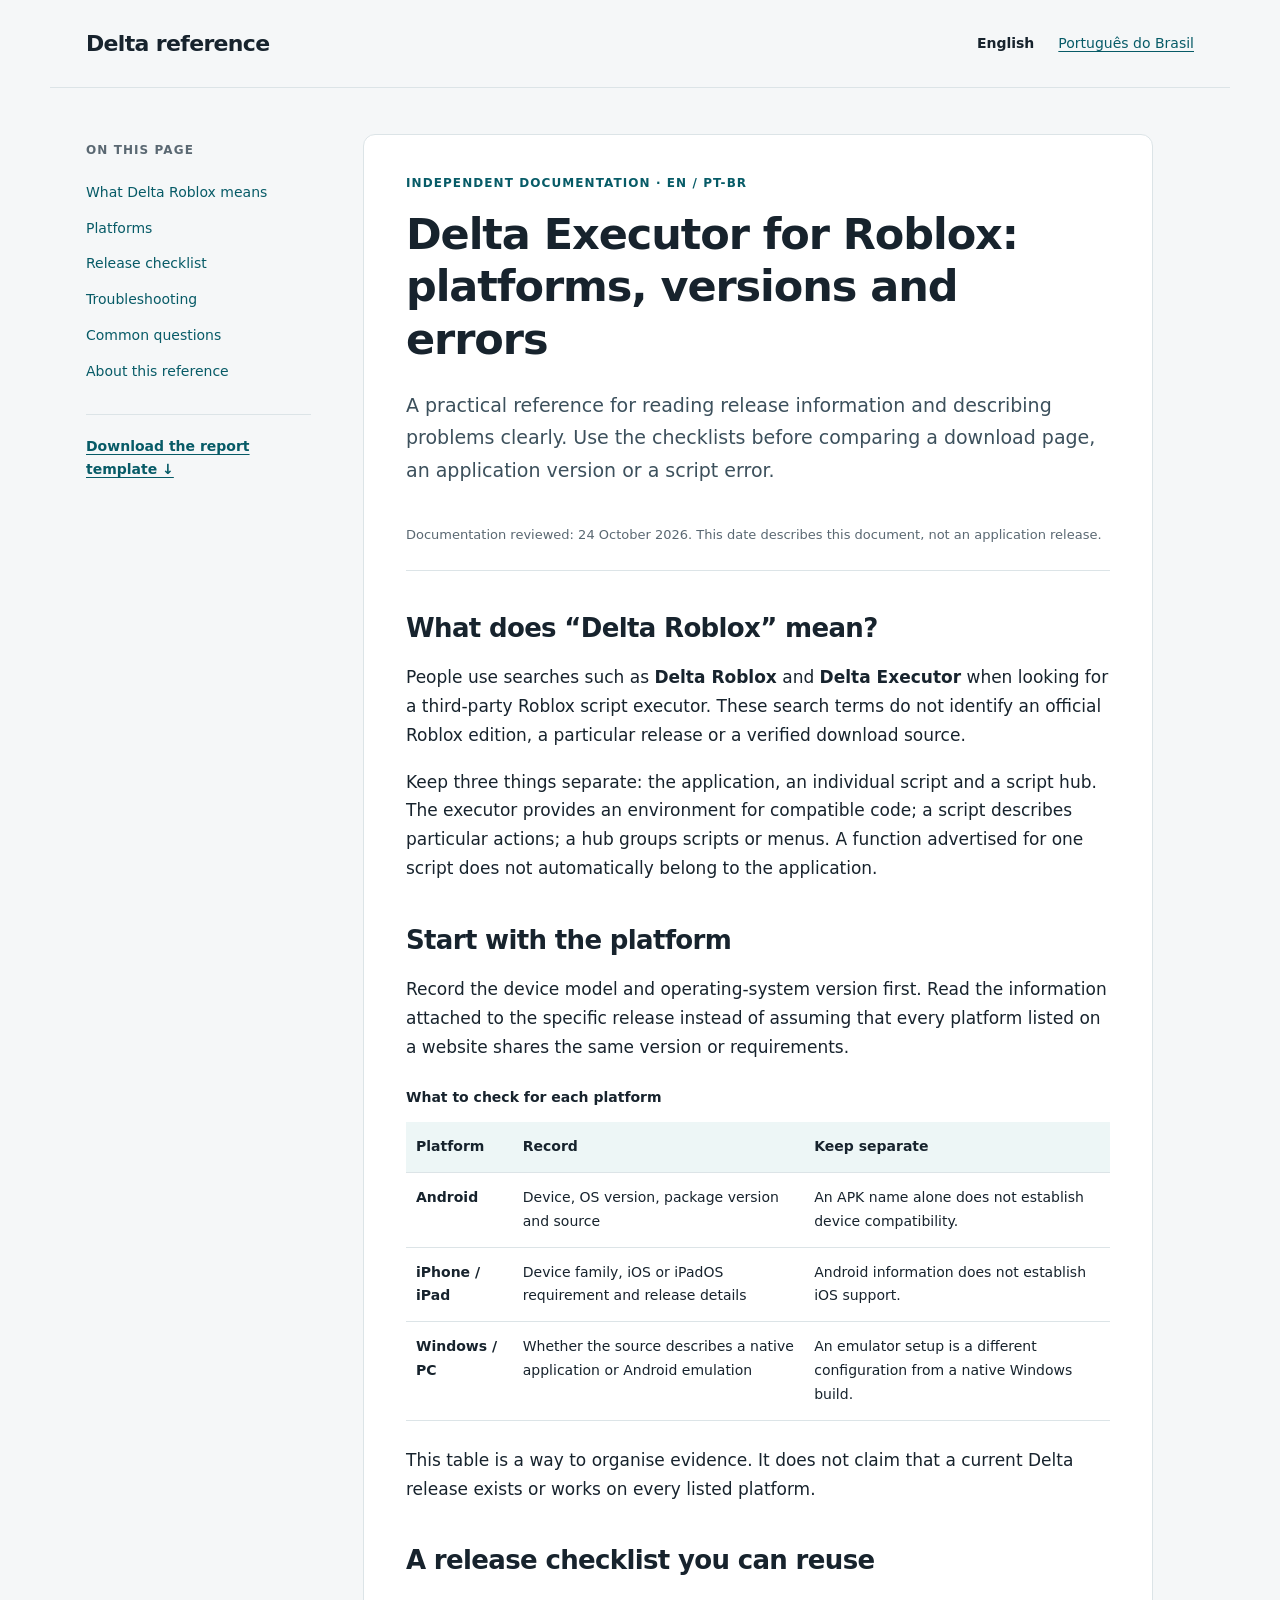
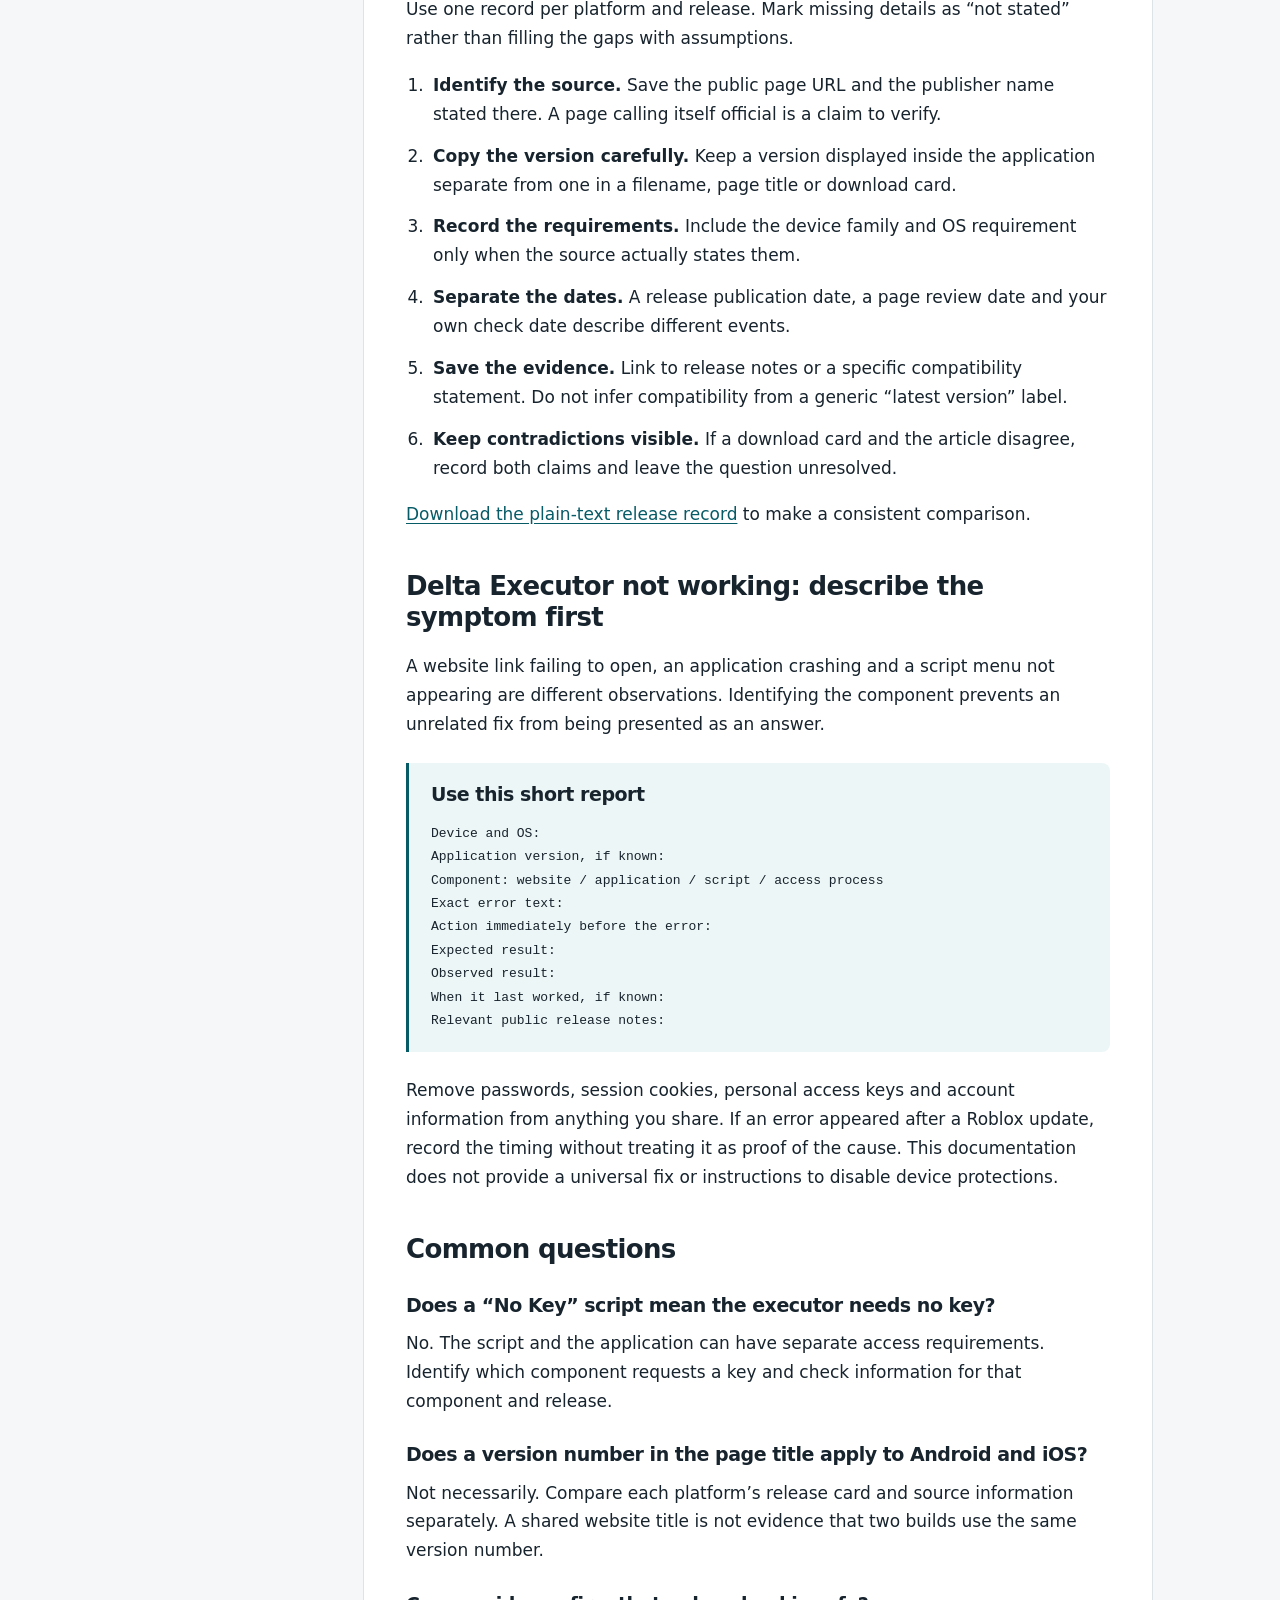
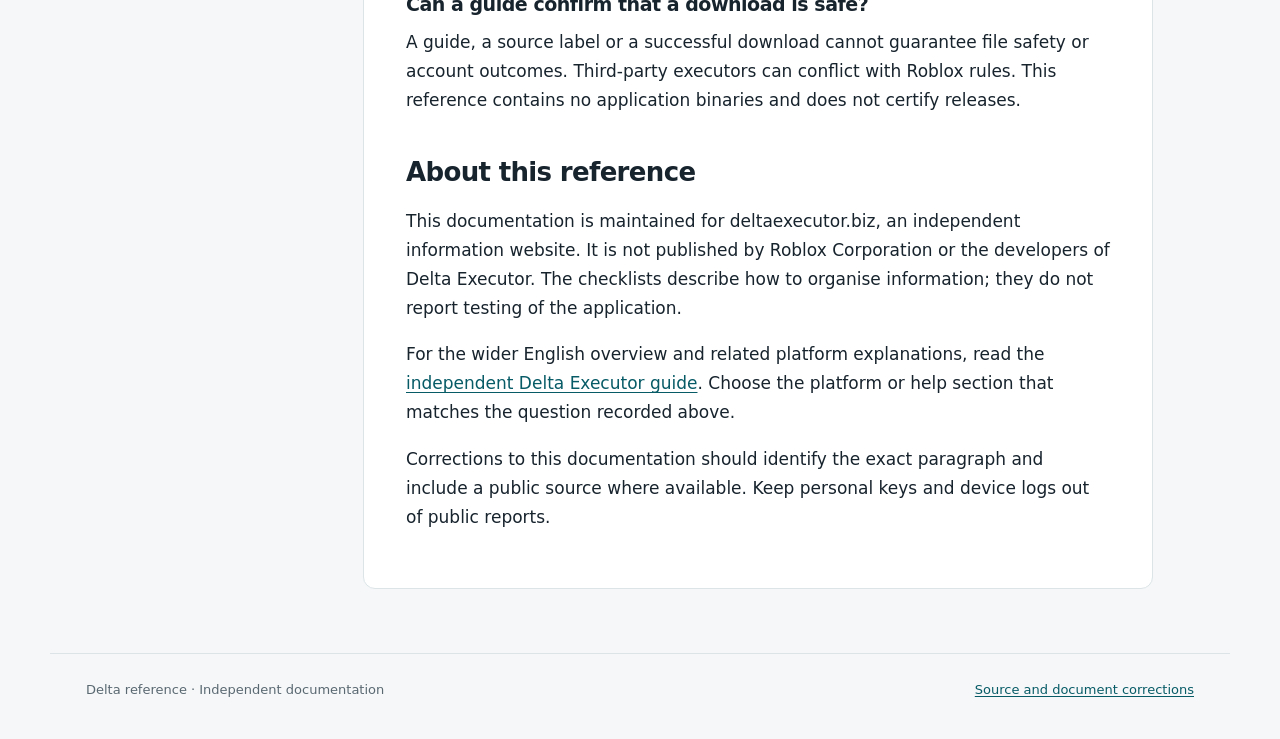
==== index.html @ 523c4455 "Add independent EN and PT-BR Delta reference and templates" ====
<!doctype html>
<html lang="en">
<head>
  <meta charset="utf-8">
  <meta name="viewport" content="width=device-width, initial-scale=1">
  <title>Delta Executor for Roblox: Platforms, Versions &amp; Errors</title>
  <meta name="description" content="An independent Delta Executor reference for Roblox: compare platform and release information, separate script errors, and use a clear troubleshooting report template.">
  <meta name="robots" content="index,follow">
  <link rel="canonical" href="https://bestrbxscripts-art.github.io/delta-executor-guide/">
  <link rel="alternate" hreflang="en" href="https://bestrbxscripts-art.github.io/delta-executor-guide/">
  <link rel="alternate" hreflang="pt-BR" href="https://bestrbxscripts-art.github.io/delta-executor-guide/pt-br.html">
  <link rel="alternate" hreflang="x-default" href="https://bestrbxscripts-art.github.io/delta-executor-guide/">
  <link rel="stylesheet" href="style.css">
</head>
<body>
  <a class="skip" href="#main">Skip to content</a>
  <header class="site-header"><a class="brand" href="./">Delta reference</a><nav aria-label="Language"><span aria-current="page">English</span><a href="pt-br.html" lang="pt-BR" hreflang="pt-BR">Português do Brasil</a></nav></header>
  <div class="layout">
    <aside><p class="label">On this page</p><nav aria-label="Contents"><a href="#meaning">What Delta Roblox means</a><a href="#platforms">Platforms</a><a href="#release">Release checklist</a><a href="#errors">Troubleshooting</a><a href="#faq">Common questions</a><a href="#about">About this reference</a></nav><a class="download" href="problem-report.txt" download>Download the report template ↓</a></aside>
    <main id="main">
      <p class="eyebrow">Independent documentation · EN / PT-BR</p>
      <h1>Delta Executor for Roblox: platforms, versions and errors</h1>
      <p class="lead">A practical reference for reading release information and describing problems clearly. Use the checklists before comparing a download page, an application version or a script error.</p>
      <p class="updated">Documentation reviewed: 24 October 2026. This date describes this document, not an application release.</p>

      <section id="meaning"><h2>What does “Delta Roblox” mean?</h2><p>People use searches such as <strong>Delta Roblox</strong> and <strong>Delta Executor</strong> when looking for a third-party Roblox script executor. These search terms do not identify an official Roblox edition, a particular release or a verified download source.</p><p>Keep three things separate: the application, an individual script and a script hub. The executor provides an environment for compatible code; a script describes particular actions; a hub groups scripts or menus. A function advertised for one script does not automatically belong to the application.</p></section>

      <section id="platforms"><h2>Start with the platform</h2><p>Record the device model and operating-system version first. Read the information attached to the specific release instead of assuming that every platform listed on a website shares the same version or requirements.</p><div class="table-wrap"><table><caption>What to check for each platform</caption><thead><tr><th>Platform</th><th>Record</th><th>Keep separate</th></tr></thead><tbody><tr><td>Android</td><td>Device, OS version, package version and source</td><td>An APK name alone does not establish device compatibility.</td></tr><tr><td>iPhone / iPad</td><td>Device family, iOS or iPadOS requirement and release details</td><td>Android information does not establish iOS support.</td></tr><tr><td>Windows / PC</td><td>Whether the source describes a native application or Android emulation</td><td>An emulator setup is a different configuration from a native Windows build.</td></tr></tbody></table></div><p>This table is a way to organise evidence. It does not claim that a current Delta release exists or works on every listed platform.</p></section>

      <section id="release"><h2>A release checklist you can reuse</h2><p>Use one record per platform and release. Mark missing details as “not stated” rather than filling the gaps with assumptions.</p><ol><li><strong>Identify the source.</strong> Save the public page URL and the publisher name stated there. A page calling itself official is a claim to verify.</li><li><strong>Copy the version carefully.</strong> Keep a version displayed inside the application separate from one in a filename, page title or download card.</li><li><strong>Record the requirements.</strong> Include the device family and OS requirement only when the source actually states them.</li><li><strong>Separate the dates.</strong> A release publication date, a page review date and your own check date describe different events.</li><li><strong>Save the evidence.</strong> Link to release notes or a specific compatibility statement. Do not infer compatibility from a generic “latest version” label.</li><li><strong>Keep contradictions visible.</strong> If a download card and the article disagree, record both claims and leave the question unresolved.</li></ol><p><a href="release-record.txt" download>Download the plain-text release record</a> to make a consistent comparison.</p></section>

      <section id="errors"><h2>Delta Executor not working: describe the symptom first</h2><p>A website link failing to open, an application crashing and a script menu not appearing are different observations. Identifying the component prevents an unrelated fix from being presented as an answer.</p><div class="callout"><h3>Use this short report</h3><pre>Device and OS:
Application version, if known:
Component: website / application / script / access process
Exact error text:
Action immediately before the error:
Expected result:
Observed result:
When it last worked, if known:
Relevant public release notes:</pre></div><p>Remove passwords, session cookies, personal access keys and account information from anything you share. If an error appeared after a Roblox update, record the timing without treating it as proof of the cause. This documentation does not provide a universal fix or instructions to disable device protections.</p></section>

      <section id="faq"><h2>Common questions</h2><h3>Does a “No Key” script mean the executor needs no key?</h3><p>No. The script and the application can have separate access requirements. Identify which component requests a key and check information for that component and release.</p><h3>Does a version number in the page title apply to Android and iOS?</h3><p>Not necessarily. Compare each platform’s release card and source information separately. A shared website title is not evidence that two builds use the same version number.</p><h3>Can a guide confirm that a download is safe?</h3><p>A guide, a source label or a successful download cannot guarantee file safety or account outcomes. Third-party executors can conflict with Roblox rules. This reference contains no application binaries and does not certify releases.</p></section>

      <section id="about"><h2>About this reference</h2><p>This documentation is maintained for deltaexecutor.biz, an independent information website. It is not published by Roblox Corporation or the developers of Delta Executor. The checklists describe how to organise information; they do not report testing of the application.</p><p>For the wider English overview and related platform explanations, read the <a href="https://deltaexecutor.biz/">independent Delta Executor guide</a>. Choose the platform or help section that matches the question recorded above.</p><p>Corrections to this documentation should identify the exact paragraph and include a public source where available. Keep personal keys and device logs out of public reports.</p></section>
    </main>
  </div>
  <footer><span>Delta reference · Independent documentation</span><a href="https://github.com/bestrbxscripts-art/delta-executor-guide">Source and document corrections</a></footer>
</body>
</html>
---- style.css ----
:root{color-scheme:light;--ink:#17232d;--muted:#5a6872;--line:#dce4e7;--accent:#075b67;--soft:#edf6f6;--paper:#fff;--bg:#f5f7f8}*{box-sizing:border-box}html{scroll-behavior:smooth;scroll-padding-top:2rem}body{margin:0;background:var(--bg);color:var(--ink);font-family:system-ui,-apple-system,"Segoe UI",sans-serif;font-size:17px;line-height:1.7}a{color:var(--accent);text-underline-offset:.18em}a:hover{text-decoration-thickness:2px}a:focus-visible{outline:3px solid #d88e00;outline-offset:4px;border-radius:2px}.skip{position:absolute;top:-100px;left:20px;background:white;padding:12px;z-index:2}.skip:focus{top:12px}.site-header{max-width:1180px;margin:auto;padding:25px 36px;display:flex;justify-content:space-between;align-items:center;gap:24px;border-bottom:1px solid var(--line)}.brand{font-weight:750;letter-spacing:-.03em;color:var(--ink);text-decoration:none;font-size:22px}.site-header nav{display:flex;gap:24px;font-size:14px;flex-wrap:wrap}.site-header [aria-current]{font-weight:700}.layout{max-width:1180px;display:grid;grid-template-columns:225px minmax(0,1fr);gap:52px;margin:auto;padding:46px 36px 64px}aside{font-size:14px;padding-top:6px}aside nav{display:grid;gap:12px}aside nav a{text-decoration:none}aside nav a:hover{text-decoration:underline}.label,.eyebrow{font-size:12px;letter-spacing:.09em;text-transform:uppercase;font-weight:700;color:var(--muted)}.label{margin:0 0 20px}.download{display:block;margin-top:30px;padding-top:20px;border-top:1px solid var(--line);font-weight:650}main{max-width:790px;min-width:0;background:var(--paper);border:1px solid var(--line);border-radius:12px;padding:38px 42px}.eyebrow{margin:0 0 14px;color:var(--accent)}h1,h2,h3{line-height:1.22;letter-spacing:-.025em}h1{font-size:clamp(30px,4vw,43px);margin:0 0 24px}h2{font-size:26px;margin:0 0 18px}h3{font-size:19px;margin:28px 0 12px}.lead{font-size:19px;color:#3c505c;margin-bottom:22px}.updated{font-size:13px;color:var(--muted);padding:16px 0 24px;border-bottom:1px solid var(--line)}section{margin-top:42px}p{margin:0 0 18px}li{padding-left:4px;margin:0 0 13px}ol{padding-left:23px}.table-wrap{overflow-x:auto;margin:25px 0}table{width:100%;border-collapse:collapse;font-size:14px;text-align:left}caption{text-align:left;font-weight:700;margin-bottom:12px}th,td{vertical-align:top;border-bottom:1px solid var(--line);padding:13px 10px}th{background:var(--soft)}td:first-child{font-weight:650;min-width:90px}.callout{background:var(--soft);border-left:3px solid var(--accent);border-radius:0 8px 8px 0;padding:20px 22px;margin:24px 0}.callout h3{margin:0 0 16px}pre{white-space:pre-wrap;overflow-wrap:anywhere;font-family:ui-monospace,"Cascadia Code",Consolas,monospace;font-size:13px;line-height:1.8;margin:0}footer{max-width:1180px;margin:auto;padding:25px 36px 38px;display:flex;justify-content:space-between;gap:20px;border-top:1px solid var(--line);font-size:13px;color:var(--muted)}@media(max-width:850px){.layout{grid-template-columns:1fr;gap:26px;padding:26px 22px 44px}.site-header{padding:20px 22px;align-items:flex-start}.site-header nav{gap:14px}aside{padding:0}aside nav{display:flex;flex-wrap:wrap;gap:9px 20px}.label{margin-bottom:10px}.download{display:inline-block;margin-top:16px;padding-top:12px}main{max-width:none;padding:28px 24px}footer{padding:24px 22px;flex-direction:column;gap:8px}}@media(max-width:480px){body{font-size:16px}.site-header{flex-direction:column;gap:10px}.layout{padding:23px 14px 35px}main{padding:25px 20px}.lead{font-size:18px}h2{font-size:24px}}@media(prefers-reduced-motion:reduce){html{scroll-behavior:auto}}@media print{body{background:white}aside,.site-header nav,.skip{display:none}.layout{display:block;padding:0}main{max-width:none;border:0;padding:0}footer{margin-top:30px}a{color:inherit}.callout{break-inside:avoid}h2,h3{break-after:avoid}}
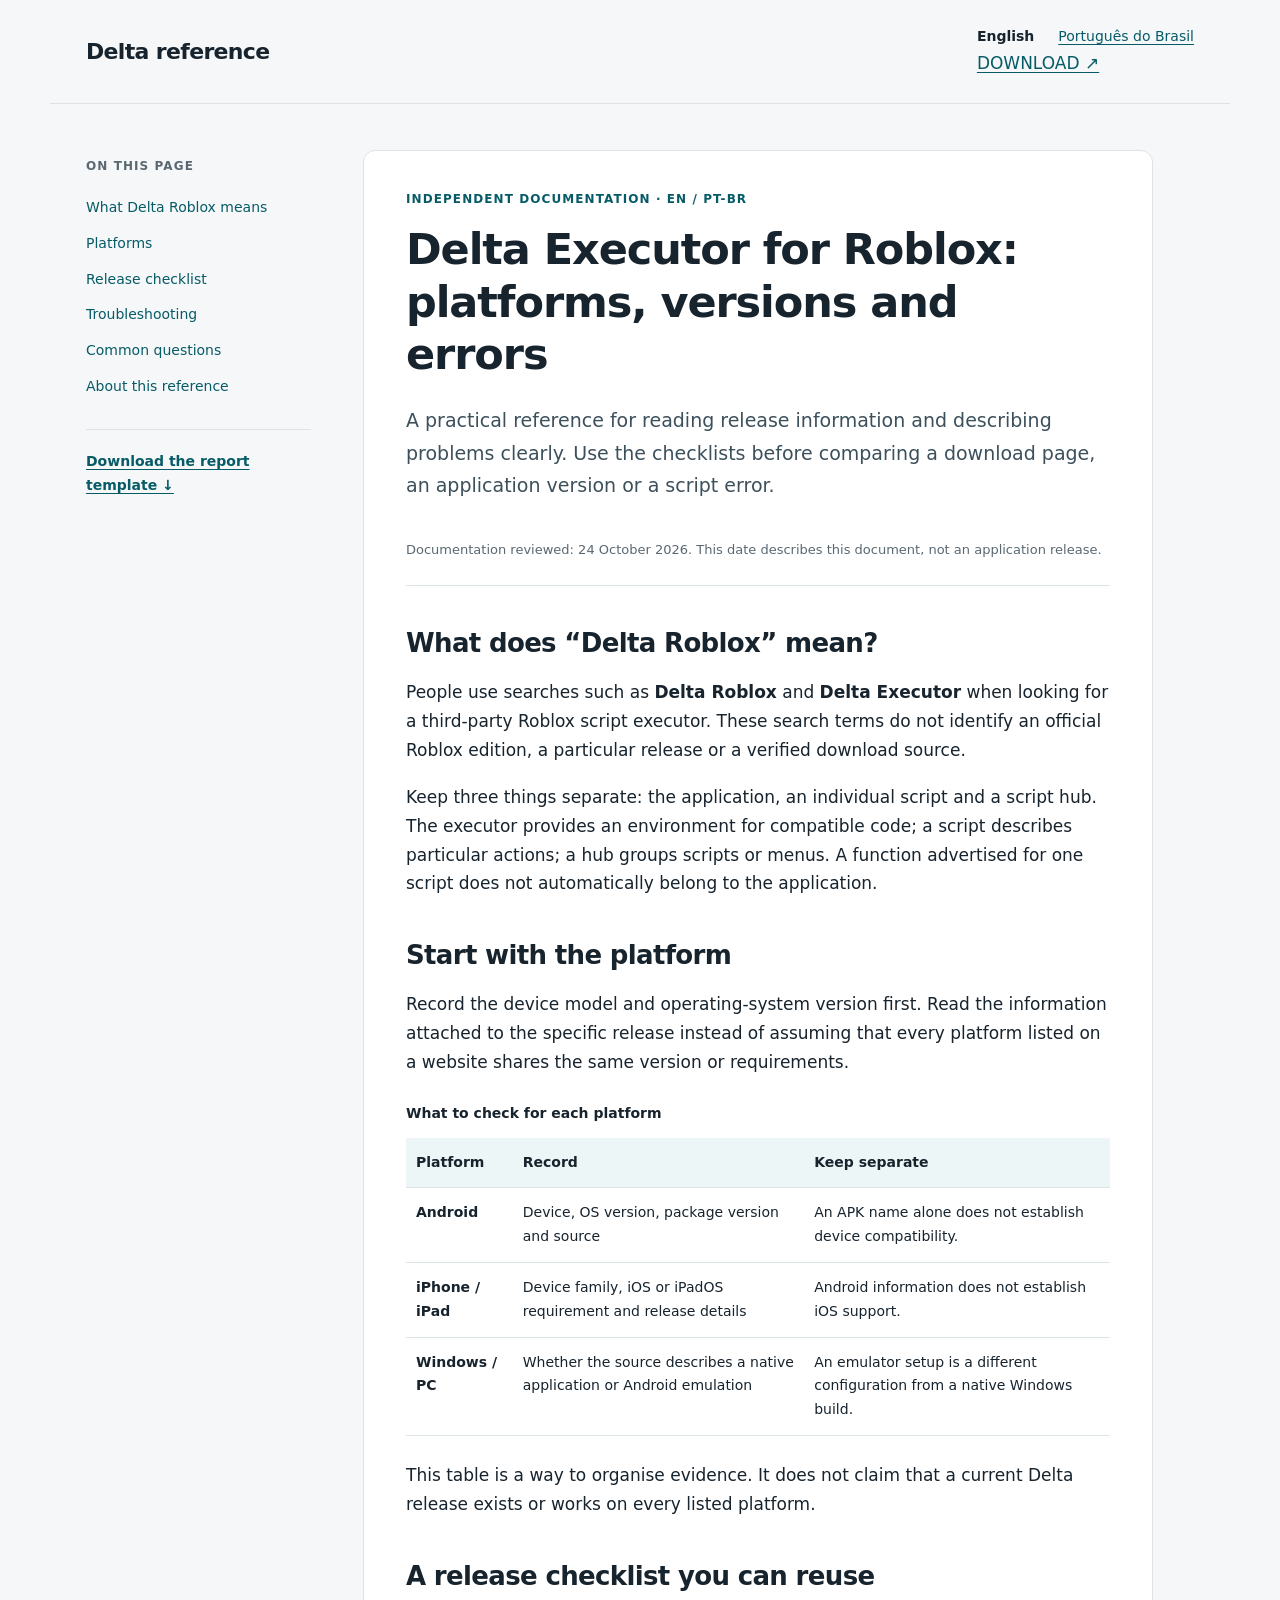
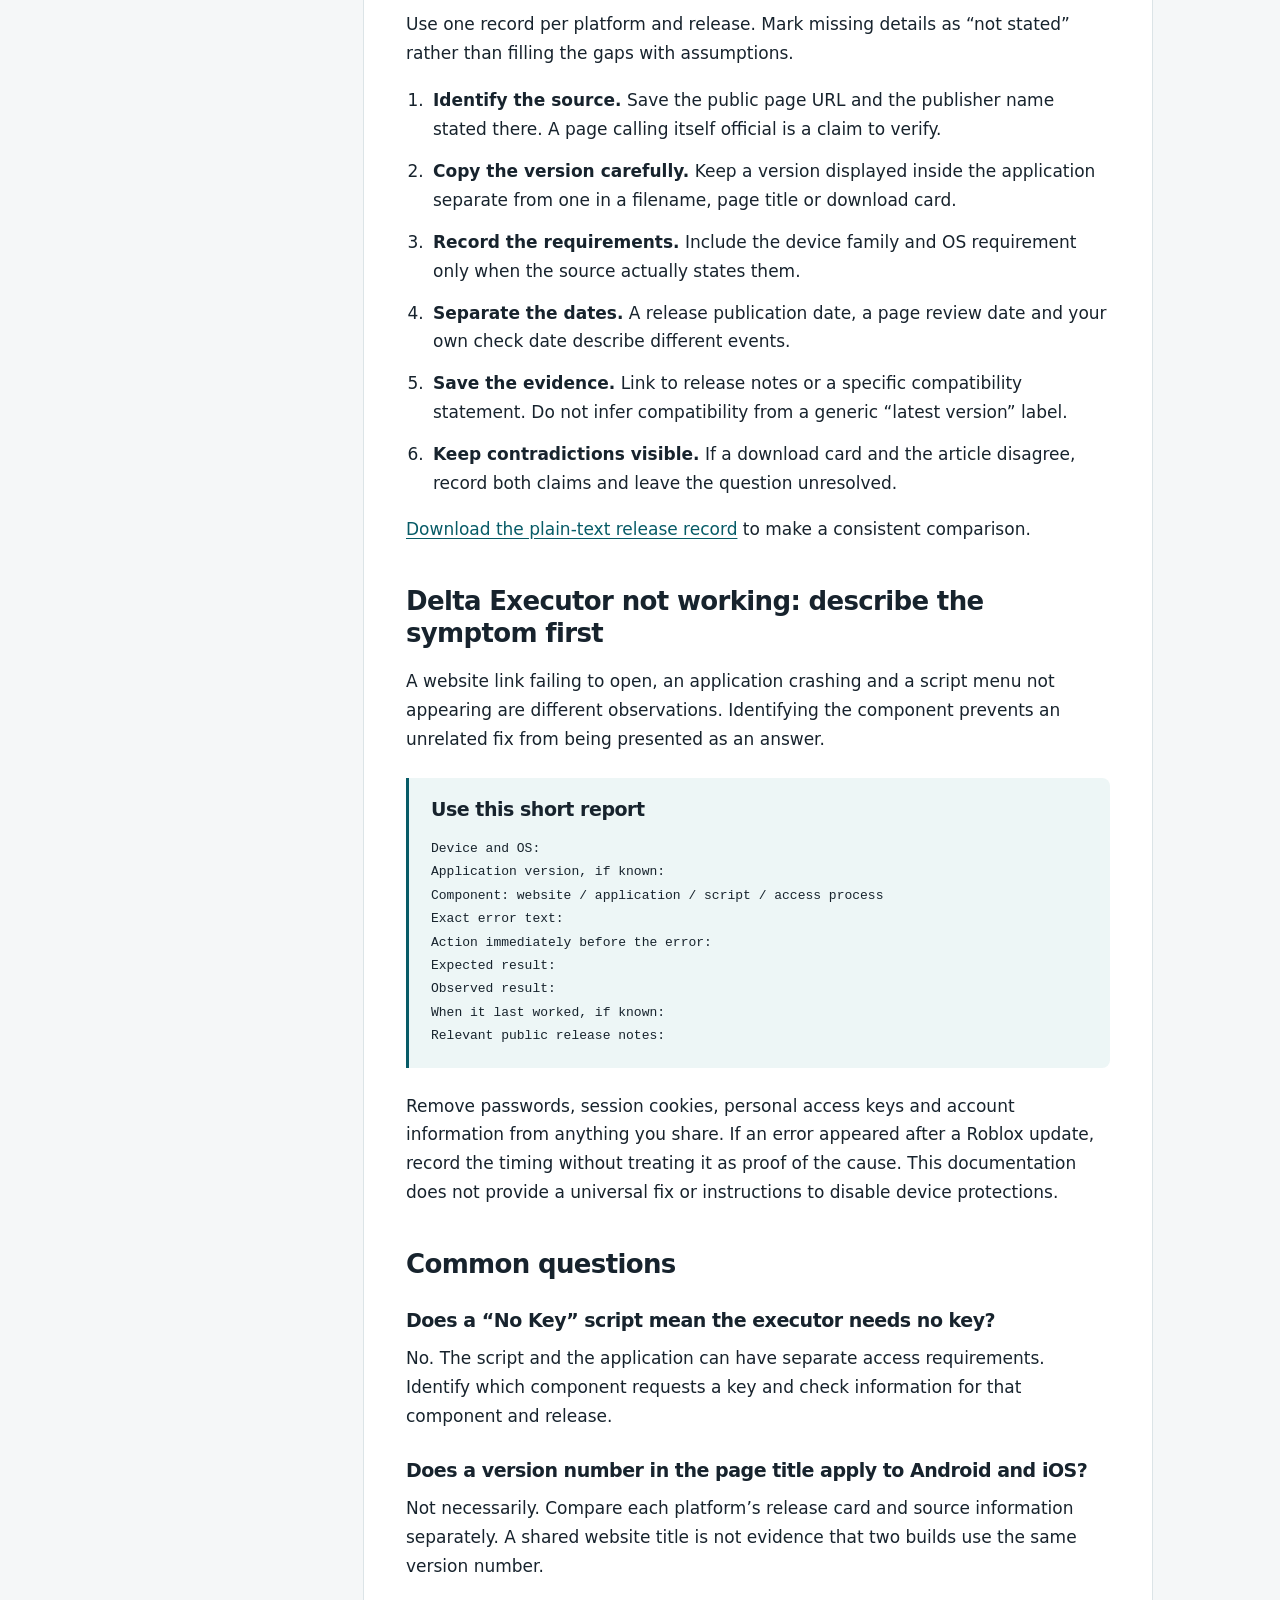
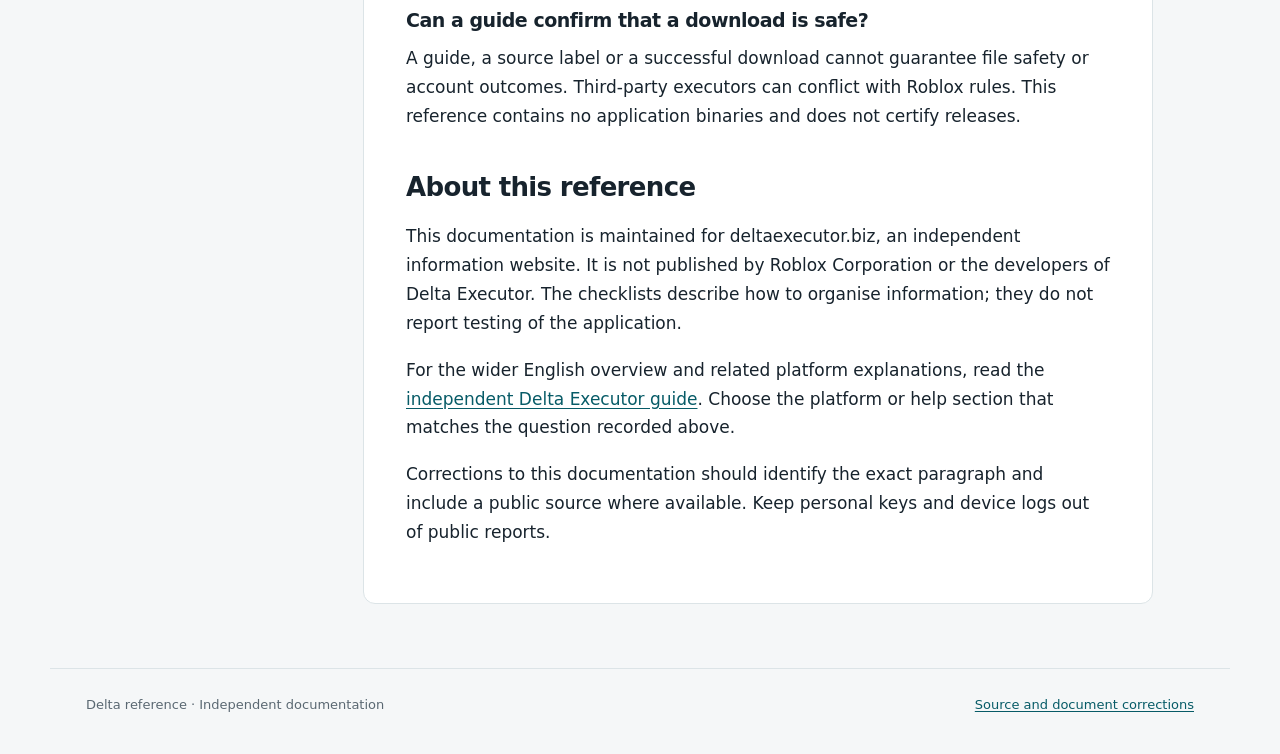
==== commit b812d4c3: "Add prominent DOWNLOAD link to English header" ====
--- a/index.html
+++ b/index.html
@@ -14,7 +14,7 @@
 </head>
 <body>
   <a class="skip" href="#main">Skip to content</a>
-  <header class="site-header"><a class="brand" href="./">Delta reference</a><nav aria-label="Language"><span aria-current="page">English</span><a href="pt-br.html" lang="pt-BR" hreflang="pt-BR">Português do Brasil</a></nav></header>
+  <header class="site-header"><a class="brand" href="./">Delta reference</a><div class="header-actions"><nav aria-label="Language"><span aria-current="page">English</span><a href="pt-br.html" lang="pt-BR" hreflang="pt-BR">Português do Brasil</a></nav><a class="download-cta" href="https://deltaexecutor.biz/" aria-label="DOWNLOAD — open the Delta Executor website">DOWNLOAD <span aria-hidden="true">↗</span></a></div></header>
   <div class="layout">
     <aside><p class="label">On this page</p><nav aria-label="Contents"><a href="#meaning">What Delta Roblox means</a><a href="#platforms">Platforms</a><a href="#release">Release checklist</a><a href="#errors">Troubleshooting</a><a href="#faq">Common questions</a><a href="#about">About this reference</a></nav><a class="download" href="problem-report.txt" download>Download the report template ↓</a></aside>
     <main id="main">
